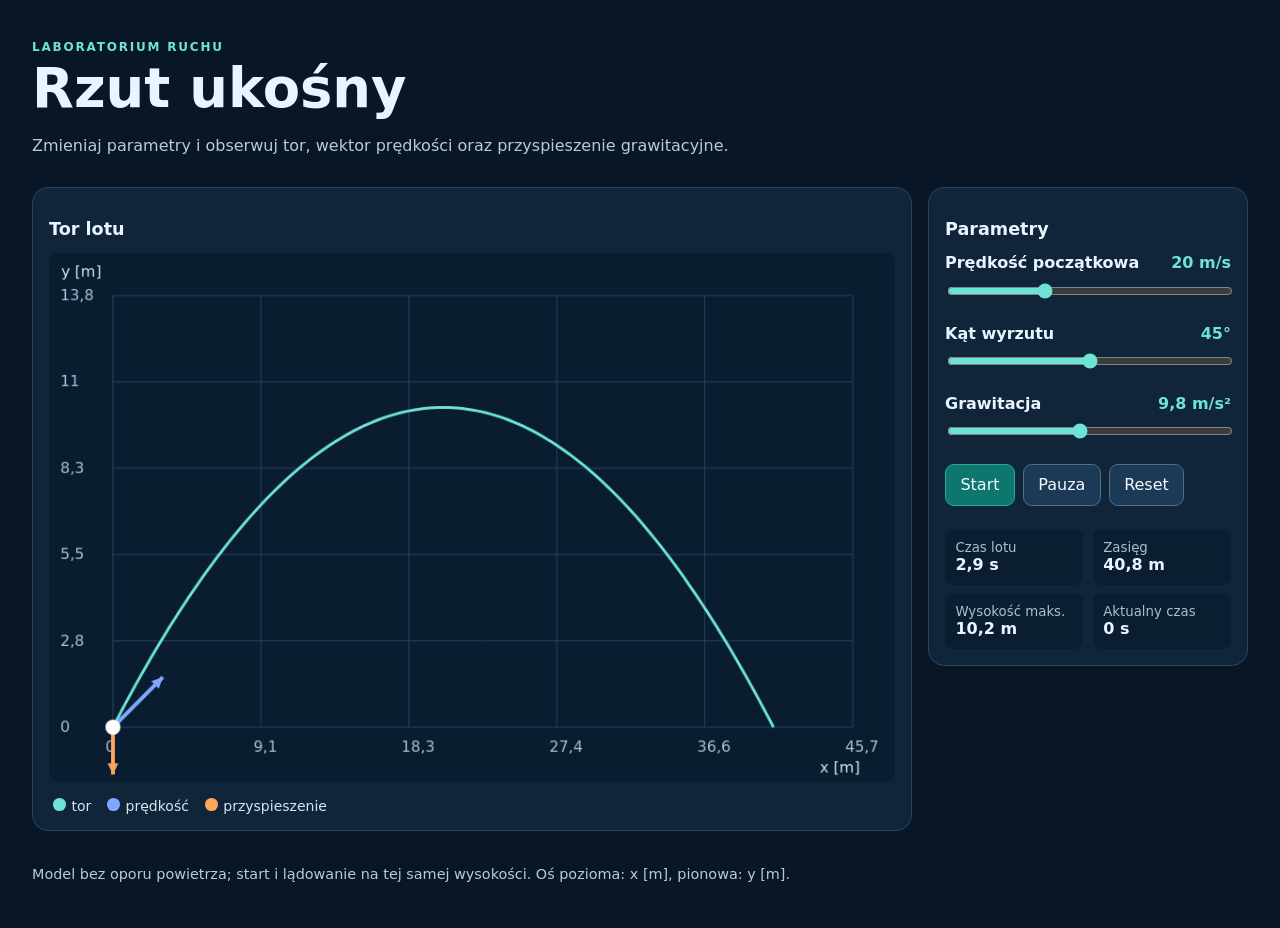
==== assets/solutions_www/03_sol/index.html @ ddeebd05 "new" ====
<!doctype html>
<html lang="pl">
<head>
  <meta charset="utf-8">
  <meta name="viewport" content="width=device-width, initial-scale=1">
  <title>Rzut ukośny — symulator</title>
  <style>
    :root { color-scheme: dark; font-family: system-ui, sans-serif; background: #081626; color: #e8f4ff; }
    * { box-sizing: border-box; }
    body { margin: 0; min-height: 100vh; }
    header, main, footer { width: min(100% - 2rem, 76rem); margin-inline: auto; }
    header { padding: 2.5rem 0 1rem; }
    h1 { margin: .2rem 0; font-size: clamp(2rem, 5vw, 3.4rem); }
    h2 { font-size: 1.1rem; }
    p { color: #b8cbdc; }
    .eyebrow { margin: 0; color: #6de3d6; font-weight: 800; letter-spacing: .15em; text-transform: uppercase; font-size: .75rem; }
    .layout { display: grid; grid-template-columns: minmax(0, 1fr) minmax(17rem, 20rem); gap: 1rem; align-items: start; }
    .panel { padding: 1rem; background: #11253a; border: 1px solid #29445e; border-radius: 1rem; }
    canvas { display: block; width: 100%; height: auto; aspect-ratio: 16 / 10; background: #0a1c30; border-radius: .6rem; }
    .legend { display: flex; flex-wrap: wrap; gap: 1rem; margin: 1rem .25rem 0; color: #d4e5f2; font-size: .875rem; }
    .swatch { display: inline-block; width: .8rem; height: .8rem; margin-right: .35rem; border-radius: 50%; }
    .path { background: #6de3d6; } .velocity { background: #7ea8ff; } .acceleration { background: #ffa65c; }
    .control { display: block; margin-bottom: 1.3rem; }
    .control > span { display: flex; justify-content: space-between; gap: .5rem; font-weight: 650; }
    output { color: #6de3d6; font-variant-numeric: tabular-nums; }
    input[type=range] { width: 100%; margin-top: .65rem; accent-color: #6de3d6; }
    .buttons { display: flex; flex-wrap: wrap; gap: .5rem; }
    button { padding: .65rem .9rem; border: 1px solid #4f6f8a; border-radius: .55rem; background: #1c3a56; color: #f3fbff; font: inherit; cursor: pointer; }
    button:hover { background: #285374; }
    button:focus-visible, input:focus-visible { outline: 3px solid #ffd17e; outline-offset: 3px; }
    button.primary { background: #0d776e; border-color: #27a99c; }
    .stats { display: grid; grid-template-columns: repeat(2, 1fr); gap: .6rem; margin-top: 1.5rem; }
    .stat { padding: .65rem; background: #0b1d30; border-radius: .5rem; }
    .stat small { display: block; color: #a9c0d2; }
    .stat strong { font-variant-numeric: tabular-nums; }
    footer { padding: 1.25rem 0 2rem; font-size: .9rem; }
    @media (max-width: 790px) { .layout { grid-template-columns: 1fr; } }
    @media (prefers-reduced-motion: reduce) { * { scroll-behavior: auto !important; } }
  </style>
</head>
<body>
  <header>
    <p class="eyebrow">Laboratorium ruchu</p>
    <h1>Rzut ukośny</h1>
    <p>Zmieniaj parametry i obserwuj tor, wektor prędkości oraz przyspieszenie grawitacyjne.</p>
  </header>
  <main class="layout">
    <section class="panel" aria-labelledby="wykres-tytul">
      <h2 id="wykres-tytul">Tor lotu</h2>
      <canvas id="plot" width="900" height="560" role="img" aria-label="Tor rzutu ukośnego z wektorami prędkości i przyspieszenia">Twoja przeglądarka nie obsługuje elementu canvas.</canvas>
      <div class="legend" aria-hidden="true"><span><i class="swatch path"></i>tor</span><span><i class="swatch velocity"></i>prędkość</span><span><i class="swatch acceleration"></i>przyspieszenie</span></div>
    </section>
    <section class="panel" aria-labelledby="ustawienia-tytul">
      <h2 id="ustawienia-tytul">Parametry</h2>
      <label class="control" for="speed"><span>Prędkość początkowa <output id="speed-value" for="speed">20 m/s</output></span><input id="speed" type="range" min="5" max="50" step="1" value="20"></label>
      <label class="control" for="angle"><span>Kąt wyrzutu <output id="angle-value" for="angle">45°</output></span><input id="angle" type="range" min="5" max="85" step="1" value="45"></label>
      <label class="control" for="gravity"><span>Grawitacja <output id="gravity-value" for="gravity">9,8 m/s²</output></span><input id="gravity" type="range" min="1" max="20" step="0.1" value="9.8"></label>
      <div class="buttons"><button class="primary" id="start" type="button">Start</button><button id="pause" type="button">Pauza</button><button id="reset" type="button">Reset</button></div>
      <div class="stats" aria-live="polite">
        <div class="stat"><small>Czas lotu</small><strong id="flight-time">–</strong></div>
        <div class="stat"><small>Zasięg</small><strong id="range">–</strong></div>
        <div class="stat"><small>Wysokość maks.</small><strong id="height">–</strong></div>
        <div class="stat"><small>Aktualny czas</small><strong id="current-time">0 s</strong></div>
      </div>
    </section>
  </main>
  <footer><p>Model bez oporu powietrza; start i lądowanie na tej samej wysokości. Oś pozioma: x [m], pionowa: y [m].</p></footer>
  <script>
    'use strict';
    const canvas = document.getElementById('plot');
    const ctx = canvas.getContext('2d');
    const controls = ['speed', 'angle', 'gravity'].map(id => document.getElementById(id));
    const fmt = new Intl.NumberFormat('pl-PL', { maximumFractionDigits: 1 });
    let elapsed = 0;
    let playing = false;
    let previousFrame = null;

    function model() {
      const speed = Number(controls[0].value);
      const angle = Number(controls[1].value) * Math.PI / 180;
      const gravity = Number(controls[2].value);
      const vx = speed * Math.cos(angle);
      const vy0 = speed * Math.sin(angle);
      const flight = 2 * vy0 / gravity;
      return { speed, angle, gravity, vx, vy0, flight, range: vx * flight, height: vy0 * vy0 / (2 * gravity) };
    }
    function position(m, t) { return { x: m.vx * t, y: m.vy0 * t - m.gravity * t * t / 2 }; }
    function arrow(x1, y1, x2, y2, color) {
      const a = Math.atan2(y2 - y1, x2 - x1);
      ctx.strokeStyle = color; ctx.fillStyle = color; ctx.lineWidth = 4;
      ctx.beginPath(); ctx.moveTo(x1, y1); ctx.lineTo(x2, y2); ctx.stroke();
      ctx.beginPath(); ctx.moveTo(x2, y2);
      ctx.lineTo(x2 - 13 * Math.cos(a - .45), y2 - 13 * Math.sin(a - .45));
      ctx.lineTo(x2 - 13 * Math.cos(a + .45), y2 - 13 * Math.sin(a + .45));
      ctx.closePath(); ctx.fill();
    }
    function draw() {
      const m = model();
      const w = canvas.width, h = canvas.height;
      const left = 68, right = 45, top = 45, bottom = 58;
      const pw = w - left - right, ph = h - top - bottom;
      const xMax = Math.max(m.range * 1.12, 1);
      const yMax = Math.max(m.height * 1.35, 1);
      const sx = x => left + x / xMax * pw;
      const sy = y => h - bottom - y / yMax * ph;
      ctx.clearRect(0, 0, w, h);
      ctx.fillStyle = '#0a1c30'; ctx.fillRect(0, 0, w, h);
      ctx.font = '16px system-ui'; ctx.lineWidth = 1;
      for (let i = 0; i <= 5; i++) {
        const x = left + pw * i / 5, y = top + ph * i / 5;
        ctx.strokeStyle = '#29445e';
        ctx.beginPath(); ctx.moveTo(x, top); ctx.lineTo(x, h - bottom); ctx.moveTo(left, y); ctx.lineTo(w - right, y); ctx.stroke();
        ctx.fillStyle = '#a9c0d2';
        ctx.fillText(fmt.format(xMax * i / 5), x - 8, h - bottom + 26);
        ctx.fillText(fmt.format(yMax * (5 - i) / 5), 12, y + 5);
      }
      ctx.fillStyle = '#d4e5f2'; ctx.fillText('x [m]', w - 80, h - 10); ctx.fillText('y [m]', 13, 25);
      ctx.strokeStyle = '#6de3d6'; ctx.lineWidth = 3; ctx.beginPath();
      for (let i = 0; i <= 140; i++) {
        const p = position(m, m.flight * i / 140);
        if (i === 0) ctx.moveTo(sx(p.x), sy(p.y)); else ctx.lineTo(sx(p.x), sy(p.y));
      }
      ctx.stroke();
      const t = Math.min(elapsed, m.flight);
      const p = position(m, t);
      const px = sx(p.x), py = sy(Math.max(0, p.y));
      const vy = m.vy0 - m.gravity * t;
      const vLength = 75 / m.speed;
      arrow(px, py, px + m.vx * vLength, py - vy * vLength, '#7ea8ff');
      arrow(px, py, px, py + 50, '#ffa65c');
      ctx.fillStyle = '#ffffff'; ctx.beginPath(); ctx.arc(px, py, 8, 0, 2 * Math.PI); ctx.fill();
      document.getElementById('flight-time').textContent = fmt.format(m.flight) + ' s';
      document.getElementById('range').textContent = fmt.format(m.range) + ' m';
      document.getElementById('height').textContent = fmt.format(m.height) + ' m';
      document.getElementById('current-time').textContent = fmt.format(t) + ' s';
      canvas.setAttribute('aria-label', `Tor rzutu: zasięg ${fmt.format(m.range)} metrów, wysokość ${fmt.format(m.height)} metrów, aktualny czas ${fmt.format(t)} sekund; pokazano wektory prędkości i przyspieszenia.`);
    }
    function frame(now) {
      if (!playing) return;
      if (previousFrame !== null) elapsed += Math.min((now - previousFrame) / 1000, .1);
      previousFrame = now;
      if (elapsed >= model().flight) { elapsed = model().flight; playing = false; previousFrame = null; }
      draw();
      if (playing) requestAnimationFrame(frame);
    }
    function stop() { playing = false; previousFrame = null; }
    controls.forEach((input, i) => input.addEventListener('input', () => {
      const unit = [' m/s', '°', ' m/s²'][i];
      document.getElementById(input.id + '-value').textContent = fmt.format(Number(input.value)) + unit;
      elapsed = 0; previousFrame = null; draw();
    }));
    document.getElementById('start').addEventListener('click', () => {
      if (playing) return;
      if (elapsed >= model().flight) elapsed = 0;
      playing = true; previousFrame = null; requestAnimationFrame(frame);
    });
    document.getElementById('pause').addEventListener('click', stop);
    document.getElementById('reset').addEventListener('click', () => { stop(); elapsed = 0; draw(); });
    draw();
  </script>
</body>
</html>
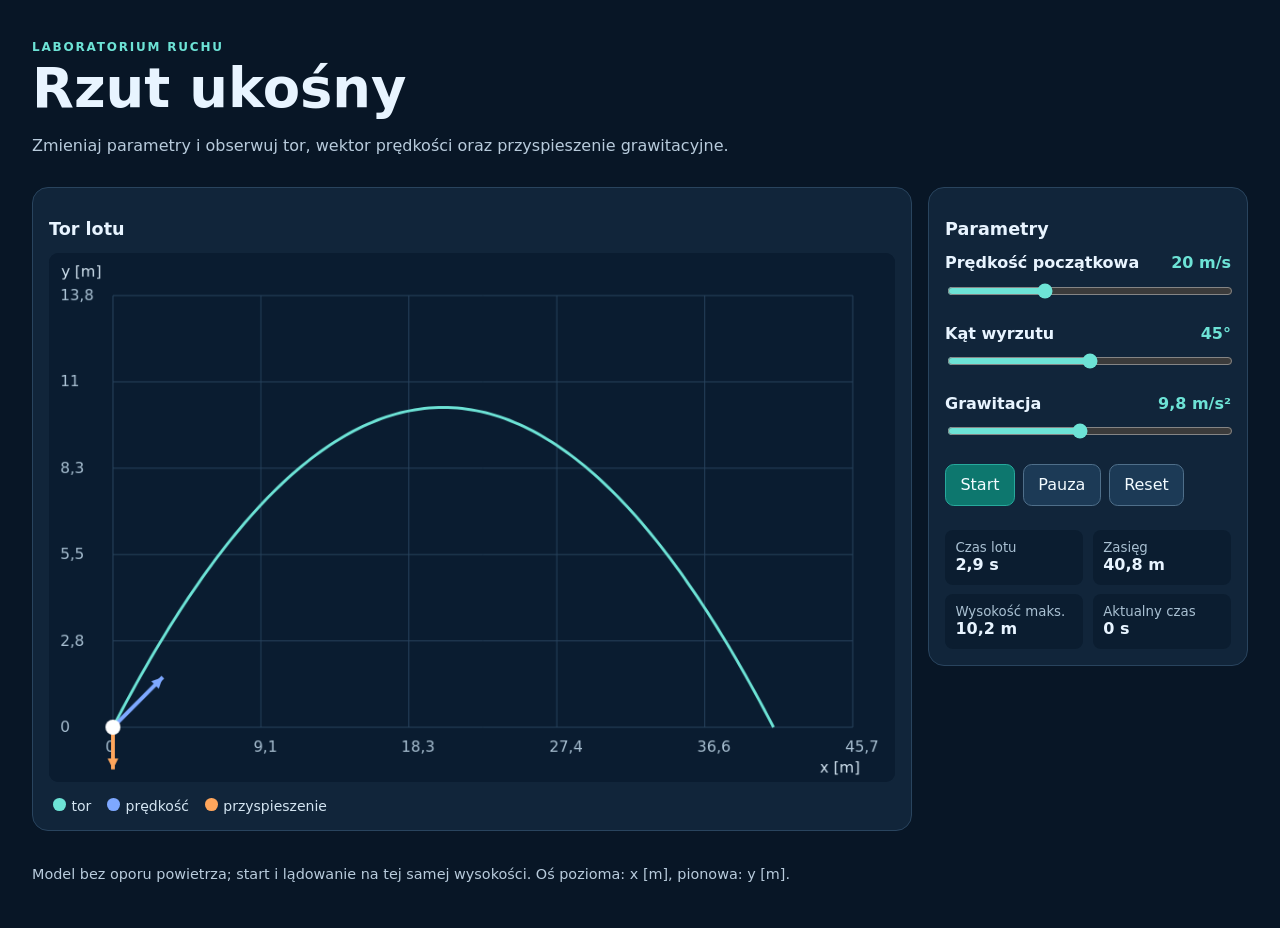
==== commit dadb5613: "new" ====
--- a/assets/solutions_www/03_sol/index.html
+++ b/assets/solutions_www/03_sol/index.html
@@ -56,7 +56,7 @@
       <label class="control" for="angle"><span>Kąt wyrzutu <output id="angle-value" for="angle">45°</output></span><input id="angle" type="range" min="5" max="85" step="1" value="45"></label>
       <label class="control" for="gravity"><span>Grawitacja <output id="gravity-value" for="gravity">9,8 m/s²</output></span><input id="gravity" type="range" min="1" max="20" step="0.1" value="9.8"></label>
       <div class="buttons"><button class="primary" id="start" type="button">Start</button><button id="pause" type="button">Pauza</button><button id="reset" type="button">Reset</button></div>
-      <div class="stats" aria-live="polite">
+      <div class="stats">
         <div class="stat"><small>Czas lotu</small><strong id="flight-time">–</strong></div>
         <div class="stat"><small>Zasięg</small><strong id="range">–</strong></div>
         <div class="stat"><small>Wysokość maks.</small><strong id="height">–</strong></div>
@@ -127,7 +127,7 @@
       const vy = m.vy0 - m.gravity * t;
       const vLength = 75 / m.speed;
       arrow(px, py, px + m.vx * vLength, py - vy * vLength, '#7ea8ff');
-      arrow(px, py, px, py + 50, '#ffa65c');
+      arrow(px, py, px, py + 25 + m.gravity * 2, '#ffa65c');
       ctx.fillStyle = '#ffffff'; ctx.beginPath(); ctx.arc(px, py, 8, 0, 2 * Math.PI); ctx.fill();
       document.getElementById('flight-time').textContent = fmt.format(m.flight) + ' s';
       document.getElementById('range').textContent = fmt.format(m.range) + ' m';
